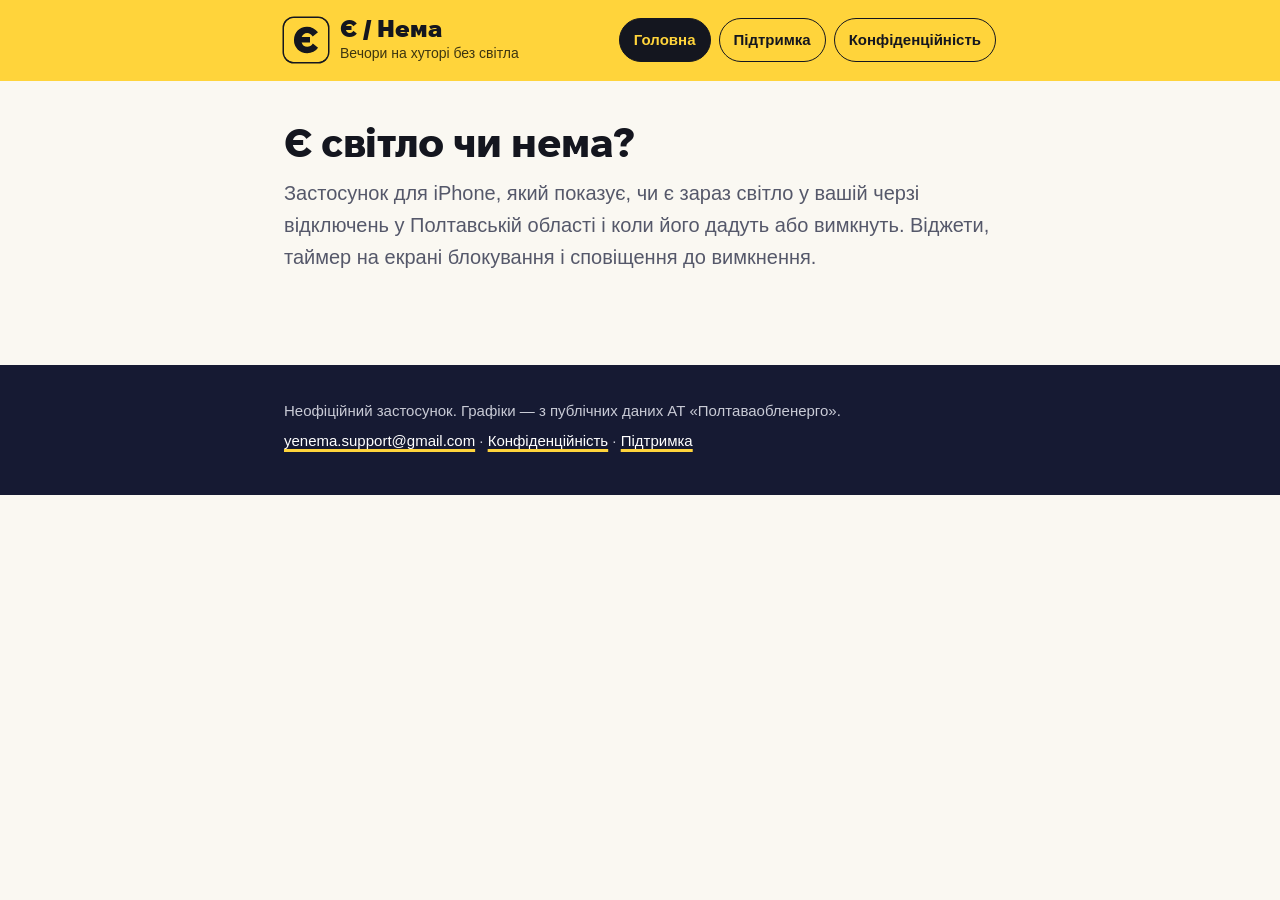
==== index.html @ 01de4a36 "Сайт «Є / Нема»: головна, підтримка, політика конфіденційності Co-Authored-By: Claude Opus 5.5 <nore" ====
<!doctype html>
<html lang="uk">
<head>
  <meta charset="utf-8">
  <meta name="viewport" content="width=device-width, initial-scale=1">
  <title>Є / Нема — Вечори на хуторі без світла</title>
  <link rel="icon" href="icon.svg">
  <link rel="stylesheet" href="style.css">
</head>
<body>
<header class="top">
  <div class="wrap">
    <a class="logo" href="./"><img src="icon.svg" alt="" width="44" height="44"><span><b>Є / Нема</b><small>Вечори на хуторі без світла</small></span></a>
    <nav><a href="./" aria-current="page">Головна</a><a href="support/">Підтримка</a><a href="privacy/">Конфіденційність</a></nav>
  </div>
</header>
<main>
  <header class="hero">
    <h1>Є світло чи нема?</h1>
    <p>Застосунок для iPhone, який показує, чи є зараз світло у вашій черзі відключень у Полтавській області і коли його дадуть або вимкнуть. Віджети, таймер на екрані блокування і сповіщення до вимкнення.</p>
  </header>
</main>
<footer class="site">
  <div class="wrap">
    <p>Неофіційний застосунок. Графіки — з публічних даних АТ «Полтаваобленерго».</p>
    <p><a href="mailto:yenema.support@gmail.com">yenema.support@gmail.com</a> · <a href="privacy/">Конфіденційність</a> · <a href="support/">Підтримка</a></p>
  </div>
</footer>
</body>
</html>
---- style.css ----
/* «Є / Нема» — кольори й шрифти бренду (.claude/skills/brand/references/visual.md) */
@font-face { font-family: "Fixel Display"; font-weight: 900; font-display: swap; src: url("fonts/FixelDisplay-Black.ttf") format("truetype"); }
@font-face { font-family: "Fixel Display"; font-weight: 800; font-display: swap; src: url("fonts/FixelDisplay-ExtraBold.ttf") format("truetype"); }

:root {
  --yellow: #FFD43B;
  --ink: #14161F;
  --night: #161A33;
  --paper: #FAF8F2;
  --muted: #55586A;
  --muted-on-yellow: #3D3510;
  --muted-on-dark: #C9CBD6;
  --line: #E4E0D4;

  --bg: var(--paper);
  --text: var(--ink);
  --text-muted: var(--muted);
  --card-bg: var(--ink);
  --card-text: #FFFFFF;
  --card-label: var(--yellow);
}
@media (prefers-color-scheme: dark) {
  :root {
    --bg: var(--night);
    --text: #FFFFFF;
    --text-muted: var(--muted-on-dark);
    --line: rgba(255,255,255,.14);
    --card-bg: var(--yellow);
    --card-text: var(--ink);
    --card-label: var(--ink);
  }
}

* { box-sizing: border-box; }
html { -webkit-text-size-adjust: 100%; }
body {
  margin: 0;
  background: var(--bg);
  color: var(--text);
  font: 17px/1.6 -apple-system, BlinkMacSystemFont, "SF Pro Text", "Segoe UI", Roboto, sans-serif;
}
.wrap, main { max-width: 760px; margin: 0 auto; padding-left: 24px; padding-right: 24px; }

/* Шапка: жовта, як стан «Є» */
.top { background: var(--yellow); color: var(--ink); }
.top .wrap { display: flex; flex-wrap: wrap; align-items: center; justify-content: space-between; gap: 12px 24px; padding-top: 16px; padding-bottom: 16px; }
.logo { display: flex; align-items: center; gap: 12px; color: var(--ink); text-decoration: none; }
.logo img { border-radius: 10px; box-shadow: 0 0 0 1.5px var(--ink); }
.logo b { display: block; font: 900 24px/1.1 "Fixel Display", sans-serif; }
.logo small { display: block; font-size: 14px; color: var(--muted-on-yellow); }
.top nav { display: flex; flex-wrap: wrap; gap: 8px; }
.top nav a {
  color: var(--ink); text-decoration: none; font-size: 15px; font-weight: 600;
  padding: 8px 14px; min-height: 44px; display: inline-flex; align-items: center;
  border: 1.5px solid var(--ink); border-radius: 999px;
}
.top nav a[aria-current="page"] { background: var(--ink); color: var(--yellow); }

main { padding-top: 40px; padding-bottom: 64px; }
main > header { margin-bottom: 28px; }
h1, h2 { font-family: "Fixel Display", -apple-system, sans-serif; font-weight: 800; letter-spacing: -.01em; }
h1 { font-size: 40px; line-height: 1.1; margin: 0 0 12px; }
h2 { font-size: 26px; line-height: 1.2; margin: 44px 0 10px; }
h3 { font-size: 18px; font-weight: 700; margin: 28px 0 6px; }
p, ul { margin: 10px 0; }
ul { padding-left: 22px; }
li { margin: 6px 0; }
a { color: inherit; text-decoration: underline; text-decoration-color: var(--yellow); text-decoration-thickness: 3px; text-underline-offset: 3px; }
a:hover { text-decoration-color: currentColor; }
.meta { color: var(--text-muted); font-size: 15px; font-variant-numeric: tabular-nums; }

/* «Коротко»: темна картка, як на екрані «Є» */
.note {
  background: var(--card-bg); color: var(--card-text);
  border-radius: 24px; padding: 20px 22px; margin: 24px 0;
}
.note strong { color: var(--card-label); }

.hero p { font-size: 20px; color: var(--text-muted); }
table { width: 100%; border-collapse: collapse; margin: 12px 0; font-size: 15px; }
th, td { text-align: left; vertical-align: top; padding: 8px 10px; border-bottom: 1px solid var(--line); }
.table-wrap { overflow-x: auto; }
hr { border: 0; border-top: 1px solid var(--line); margin: 56px 0; }

/* Підвал: нічний, як стан «Нема» */
.site { background: var(--night); color: #FFFFFF; }
@media (prefers-color-scheme: dark) { .site { background: #0F1124; } }
.site .wrap { padding-top: 28px; padding-bottom: 36px; font-size: 15px; }
.site p { margin: 6px 0; color: var(--muted-on-dark); }
.site a { color: #FFFFFF; }
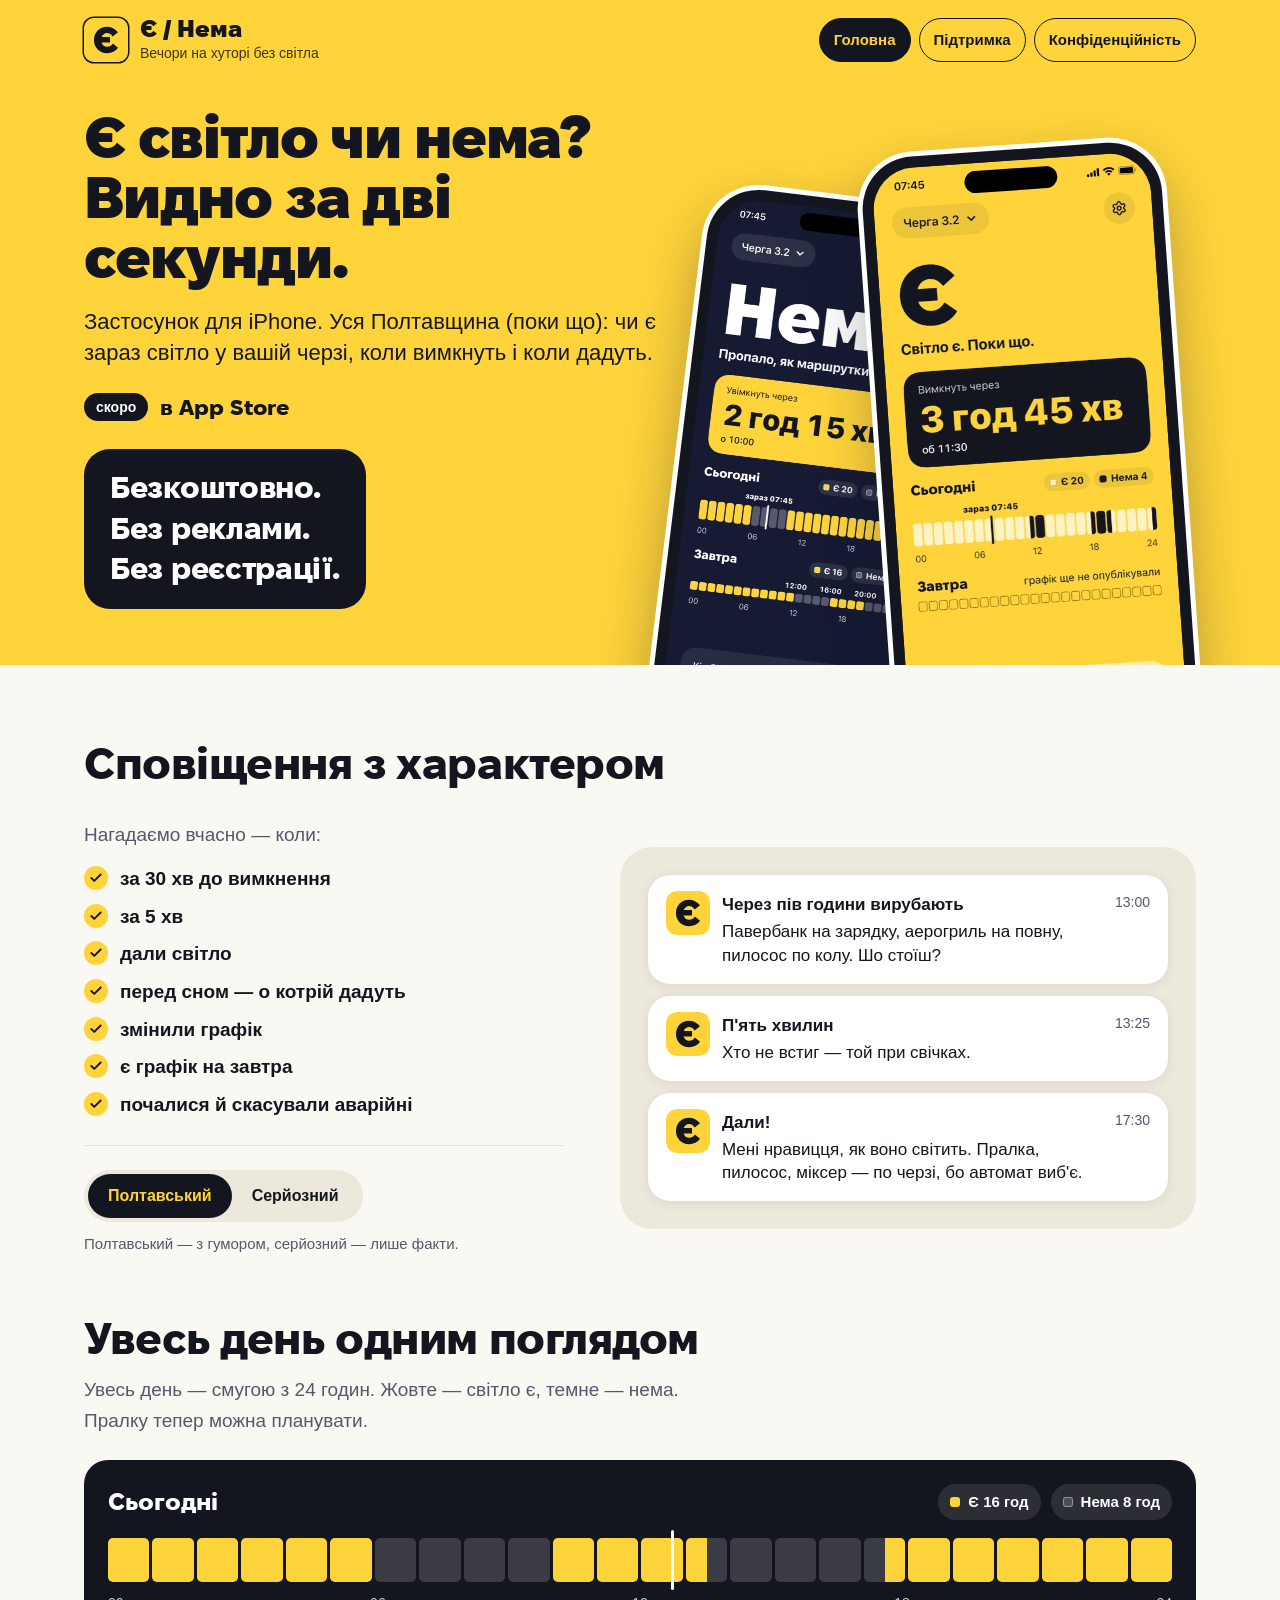
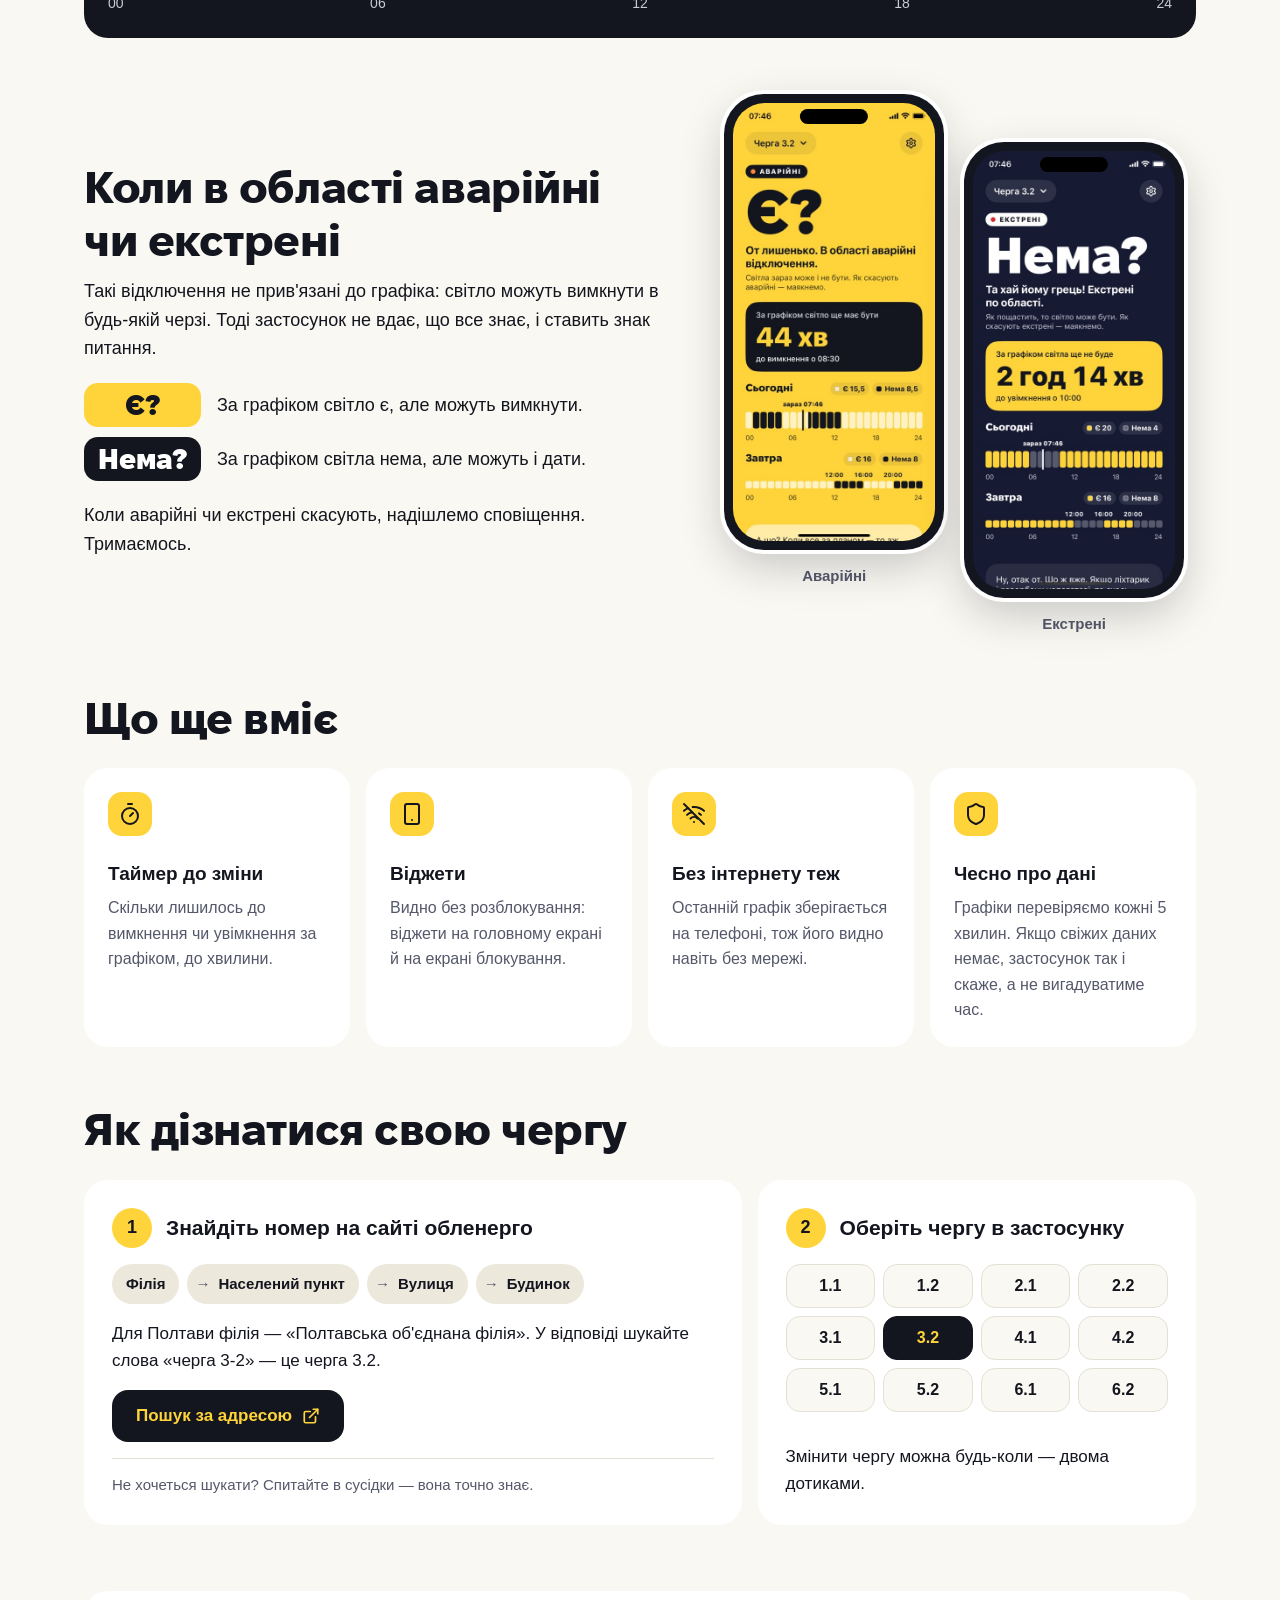
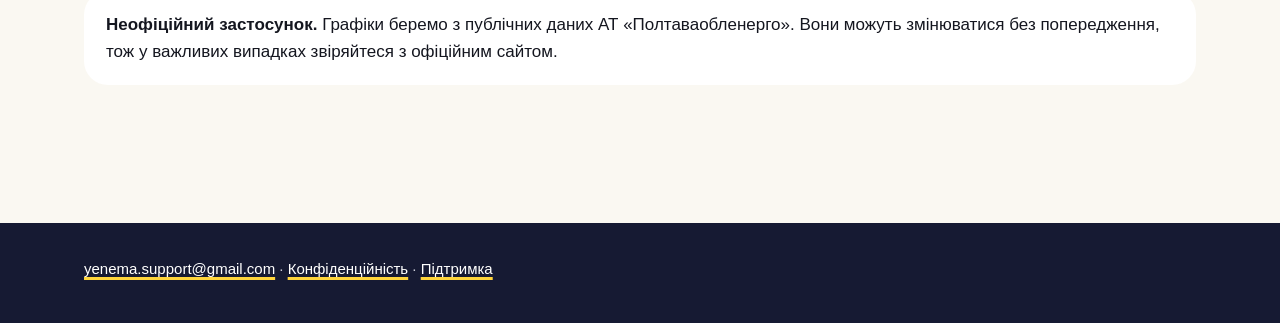
==== commit 0fb1f161: "Нова головна, оновлені підтримка й політика (з katerynivna/vechory#74) Co-Authored-By: Claude Opus 5" ====
--- a/index.html
+++ b/index.html
@@ -4,27 +4,175 @@
   <meta charset="utf-8">
   <meta name="viewport" content="width=device-width, initial-scale=1">
   <title>Є / Нема — Вечори на хуторі без світла</title>
+  <meta name="description" content="Застосунок для iPhone: чи є зараз світло у вашій черзі відключень на Полтавщині, коли вимкнуть і коли дадуть.">
+  <meta property="og:type" content="website">
+  <meta property="og:url" content="https://ye-nema.github.io/">
+  <meta property="og:title" content="Є / Нема — чи є світло у вашій черзі">
+  <meta property="og:description" content="Видно за дві секунди. Уся Полтавщина, черги 1.1–6.2. Віджети, таймер і сповіщення до вимкнення.">
+  <meta property="og:image" content="https://ye-nema.github.io/og.png">
+  <meta property="og:image:width" content="1200">
+  <meta property="og:image:height" content="630">
+  <meta property="og:image:alt" content="Є / Нема: жовте «Є» і темне «Нема»">
+  <meta property="og:locale" content="uk_UA">
+  <meta name="twitter:card" content="summary_large_image">
   <link rel="icon" href="icon.svg">
-  <link rel="stylesheet" href="style.css">
+  <link rel="stylesheet" href="style.css?v=2">
+  <link rel="stylesheet" href="landing.css?v=9">
 </head>
-<body>
+<body class="landing">
 <header class="top">
   <div class="wrap">
     <a class="logo" href="./"><img src="icon.svg" alt="" width="44" height="44"><span><b>Є / Нема</b><small>Вечори на хуторі без світла</small></span></a>
     <nav><a href="./" aria-current="page">Головна</a><a href="support/">Підтримка</a><a href="privacy/">Конфіденційність</a></nav>
   </div>
 </header>
-<main>
-  <header class="hero">
-    <h1>Є світло чи нема?</h1>
-    <p>Застосунок для iPhone, який показує, чи є зараз світло у вашій черзі відключень у Полтавській області і коли його дадуть або вимкнуть. Віджети, таймер на екрані блокування і сповіщення до вимкнення.</p>
-  </header>
+
+<section class="hero">
+  <div class="wrap">
+    <div class="hero-main">
+      <h1>Є світло чи нема?<br>Видно за дві секунди.</h1>
+      <p class="lead">Застосунок для iPhone. Уся Полтавщина (поки що): чи є зараз світло у вашій черзі, коли вимкнуть і коли дадуть.</p>
+      <!-- Коли застосунок вийде: замінити рядок нижче на
+           <a class="store-badge" href="https://apps.apple.com/ua/app/idXXXXXXXXXX"><img src="app-store-badge.svg" alt="Завантажити в App Store" width="177" height="60"></a> -->
+      <p class="soon"><span>скоро</span> в App Store</p>
+      <ul class="perks" aria-label="Умови">
+        <li>Безкоштовно.</li>
+        <li>Без реклами.</li>
+        <li>Без реєстрації.</li>
+      </ul>
+    </div>
+    <!-- Скриншоти з симулятора, збірка main. -->
+    <div class="phones" aria-hidden="true">
+      <div class="phone phone-back"><img src="shots/home-off.jpg?v=2" alt=""></div>
+      <div class="phone phone-front"><img src="shots/home-on.jpg?v=4" alt=""></div>
+    </div>
+  </div>
+</section>
+
+<main class="wide">
+  <section class="block tones">
+    <h2 class="tones-title">Сповіщення з характером</h2>
+    <div class="tones-text">
+      <p>Нагадаємо вчасно — коли:</p>
+      <ul class="push-pills">
+        <li>за 30 хв до вимкнення</li>
+        <li>за 5 хв</li>
+        <li>дали світло</li>
+        <li>перед сном — о котрій дадуть</li>
+        <li>змінили графік</li>
+        <li>є графік на завтра</li>
+        <li>почалися й скасували аварійні</li>
+      </ul>
+      <div class="tone-pick">
+      <div class="seg" aria-label="Тон сповіщень">
+        <button type="button" aria-pressed="true" data-tone="poltava">Полтавський</button>
+        <button type="button" aria-pressed="false" data-tone="serious">Серйозний</button>
+      </div>
+      <p class="seg-hint">Полтавський — з гумором, серйозний — лише факти.</p>
+      </div>
+    </div>
+    <div class="tones-demo">
+      <div class="pushes" data-tone="poltava" aria-live="polite">
+      <div class="push"><img src="icon.svg" alt=""><div><b><span class="p">Через пів години вирубають</span><span class="s">Відключення через 30 хв</span></b><p><span class="p">Павербанк на зарядку, аерогриль на повну, пилосос по колу. Шо стоїш?</span><span class="s">Черга 3.2, з 13:30 до 17:30.</span></p></div><time>13:00</time></div>
+      <div class="push"><img src="icon.svg" alt=""><div><b><span class="p">П'ять хвилин</span><span class="s">Відключення через 5 хв</span></b><p><span class="p">Хто не встиг — той при свічках.</span><span class="s">Черга 3.2.</span></p></div><time>13:25</time></div>
+      <div class="push"><img src="icon.svg" alt=""><div><b><span class="p">Дали!</span><span class="s">Світло мають увімкнути</span></b><p><span class="p">Мені нравицця, як воно світить. Пралка, пилосос, міксер — по черзі, бо автомат виб'є.</span><span class="s">Черга 3.2.</span></p></div><time>17:30</time></div>
+    </div>
+    </div>
+  </section>
+
+  <section class="block day">
+    <h2>Увесь день одним поглядом</h2>
+    <p>Увесь день — смугою з 24 годин. Жовте — світло є, темне — нема. Пралку тепер можна планувати.</p>
+    <div class="bar-card">
+      <div class="bar-head"><b>Сьогодні</b><span class="chip"><i class="dot dot-y"></i>Є 16 год</span><span class="chip"><i class="dot dot-n"></i>Нема 8 год</span></div>
+      <div class="bar" aria-hidden="true">
+        <i></i><i></i><i></i><i></i><i></i><i></i><i class="n"></i><i class="n"></i><i class="n"></i><i class="n"></i><i></i><i></i><i class="now"></i><i class="hn"></i><i class="n"></i><i class="n"></i><i class="n"></i><i class="nh"></i><i></i><i></i><i></i><i></i><i></i><i></i>
+      </div>
+      <div class="axis" aria-hidden="true"><span>00</span><span>06</span><span>12</span><span>18</span><span>24</span></div>
+    </div>
+  </section>
+
+  <section class="block emerg">
+    <div class="emerg-text">
+      <h2>Коли в області аварійні чи екстрені</h2>
+      <p>Такі відключення не прив'язані до графіка: світло можуть вимкнути в будь-якій черзі. Тоді застосунок не вдає, що все знає, і ставить знак питання.</p>
+      <dl class="emerg-list">
+        <dt>Є?</dt><dd>За графіком світло є, але можуть вимкнути.</dd>
+        <dt>Нема?</dt><dd>За графіком світла нема, але можуть і дати.</dd>
+      </dl>
+      <p>Коли аварійні чи екстрені скасують, надішлемо сповіщення. Тримаємось.</p>
+    </div>
+    <div class="emerg-phones" aria-hidden="true">
+      <figure><div class="phone"><img src="shots/emergency-on.jpg?v=3" alt=""></div><figcaption>Аварійні</figcaption></figure>
+      <figure><div class="phone"><img src="shots/extreme-off.jpg?v=2" alt=""></div><figcaption>Екстрені</figcaption></figure>
+    </div>
+  </section>
+
+  <section class="block">
+    <h2>Що ще вміє</h2>
+    <div class="features">
+      <article>
+        <svg class="ico" viewBox="0 0 24 24" aria-hidden="true"><line x1="10" x2="14" y1="2" y2="2"/><line x1="12" x2="15" y1="14" y2="11"/><circle cx="12" cy="14" r="8"/></svg>
+        <h3>Таймер до зміни</h3>
+        <p>Скільки лишилось до вимкнення чи увімкнення за графіком, до хвилини.</p>
+      </article>
+      <article>
+        <svg class="ico" viewBox="0 0 24 24" aria-hidden="true"><rect width="14" height="20" x="5" y="2" rx="2"/><path d="M12 18h.01"/></svg>
+        <h3>Віджети</h3>
+        <p>Видно без розблокування: віджети на головному екрані й на екрані блокування.</p>
+      </article>
+      <article>
+        <svg class="ico" viewBox="0 0 24 24" aria-hidden="true"><path d="M12 20h.01"/><path d="M8.5 16.429a5 5 0 0 1 7 0"/><path d="M5 12.859a10 10 0 0 1 5.17-2.69"/><path d="M19 12.859a10 10 0 0 0-2.007-1.523"/><path d="M2 8.82a15 15 0 0 1 4.177-2.643"/><path d="M22 8.82a15 15 0 0 0-11.288-3.764"/><path d="m2 2 20 20"/></svg>
+        <h3>Без інтернету теж</h3>
+        <p>Останній графік зберігається на телефоні, тож його видно навіть без мережі.</p>
+      </article>
+      <article>
+        <svg class="ico" viewBox="0 0 24 24" aria-hidden="true"><path d="M20 13c0 5-3.5 7.5-7.66 8.95a1 1 0 0 1-.67-.01C7.5 20.5 4 18 4 13V6a1 1 0 0 1 1-1c2 0 4.5-1.2 6.24-2.72a1.17 1.17 0 0 1 1.52 0C14.51 3.81 17 5 19 5a1 1 0 0 1 1 1z"/></svg>
+        <h3>Чесно про дані</h3>
+        <p>Графіки перевіряємо кожні 5 хвилин. Якщо свіжих даних немає, застосунок так і скаже, а не вигадуватиме час.</p>
+      </article>
+    </div>
+  </section>
+
+  <section class="block">
+    <h2>Як дізнатися свою чергу</h2>
+    <div class="find">
+      <article class="find-card find-main">
+        <h3><span class="num">1</span>Знайдіть номер на сайті обленерго</h3>
+        <ol class="path" aria-label="Що обрати в пошуку">
+          <li>Філія</li><li>Населений пункт</li><li>Вулиця</li><li>Будинок</li>
+        </ol>
+        <p>Для Полтави філія — «Полтавська об'єднана філія». У відповіді шукайте слова <span class="nw">«черга 3-2»</span> — це <span class="nw">черга 3.2</span>.</p>
+        <a class="btn btn-ink btn-ext" href="https://www.poe.pl.ua/disconnection/poshuk-vidkliuchennia-za-osobovym-rakhunkom/">Пошук за адресою<svg viewBox="0 0 24 24" aria-hidden="true"><path d="M15 3h6v6"/><path d="M10 14 21 3"/><path d="M18 13v6a2 2 0 0 1-2 2H5a2 2 0 0 1-2-2V8a2 2 0 0 1 2-2h6"/></svg></a>
+        <p class="aside">Не хочеться шукати? Спитайте в сусідки — вона точно знає.</p>
+      </article>
+      <article class="find-card find-app">
+        <h3><span class="num">2</span>Оберіть чергу в застосунку</h3>
+        <div class="qgrid" aria-hidden="true"><span>1.1</span><span>1.2</span><span>2.1</span><span>2.2</span><span>3.1</span><span class="on">3.2</span><span>4.1</span><span>4.2</span><span>5.1</span><span>5.2</span><span>6.1</span><span>6.2</span></div>
+        <p>Змінити чергу можна будь-коли — двома дотиками.</p>
+      </article>
+    </div>
+  </section>
+
+  <section class="block note-block">
+    <p><b>Неофіційний застосунок.</b> Графіки беремо з публічних даних АТ «Полтаваобленерго». Вони можуть змінюватися без попередження, тож у важливих випадках звіряйтеся з офіційним сайтом.</p>
+  </section>
 </main>
+
 <footer class="site">
   <div class="wrap">
-    <p>Неофіційний застосунок. Графіки — з публічних даних АТ «Полтаваобленерго».</p>
     <p><a href="mailto:yenema.support@gmail.com">yenema.support@gmail.com</a> · <a href="privacy/">Конфіденційність</a> · <a href="support/">Підтримка</a></p>
   </div>
 </footer>
+
+<script>
+  var buttons = document.querySelectorAll('.seg button');
+  buttons.forEach(function (b) {
+    b.addEventListener('click', function () {
+      buttons.forEach(function (x) { x.setAttribute('aria-pressed', x === b ? 'true' : 'false'); });
+      document.querySelector('.pushes').dataset.tone = b.dataset.tone;
+    });
+  });
+</script>
 </body>
 </html>
--- a/style.css
+++ b/style.css
@@ -88,3 +88,38 @@
 .site .wrap { padding-top: 28px; padding-bottom: 36px; font-size: 15px; }
 .site p { margin: 6px 0; color: var(--muted-on-dark); }
 .site a { color: #FFFFFF; }
+
+/* Телефон: компактна шапка — меню текстом в один рядок, без мото */
+@media (max-width: 720px) {
+  .top .wrap { padding-top: 10px; padding-bottom: 4px; gap: 0 16px; }
+  .logo small { display: none; }
+  .logo img { width: 36px; height: 36px; border-radius: 9px; }
+  .logo b { font-size: 22px; }
+  .top nav { gap: 0 18px; width: 100%; }
+  .top nav a { border: 0; padding: 0; min-height: 44px; border-radius: 0; font-size: 16px; text-decoration: underline; text-decoration-color: transparent; text-underline-offset: 6px; text-decoration-thickness: 2px; }
+  .top nav a[aria-current="page"] { background: none; color: var(--ink); text-decoration-color: var(--ink); }
+}
+
+/* Одна ширина на всіх сторінках: шапка, підвал і вміст вирівняні по одному краю */
+.wrap { max-width: 1160px; margin: 0 auto; padding-left: 24px; padding-right: 24px; }
+body:not(.landing) main { max-width: 1160px; }
+body:not(.landing) main > * { max-width: 760px; }
+body:not(.landing) main > section, body:not(.landing) main > hr { max-width: 760px; }
+
+/* Заголовок сторінки — жовта смуга, як перший екран головної */
+.page-hero { background: var(--yellow); color: var(--ink); padding: 24px 0 40px; }
+.page-hero h1 { font: 900 clamp(36px, 5vw, 60px)/1.05 "Fixel Display", -apple-system, sans-serif; letter-spacing: -.02em; margin: 0 0 12px; }
+.page-hero .meta { color: var(--muted-on-yellow); font-size: 17px; max-width: 760px; margin: 0; }
+.page-hero .meta a { color: var(--ink); text-decoration-color: var(--ink); }
+.page-hero .note { max-width: 760px; margin: 20px 0 0; }
+@media (prefers-color-scheme: dark) { .page-hero .note { background: var(--ink); color: #FFFFFF; } .page-hero .note strong { color: var(--yellow); } }
+
+/* Підтримка й політика: менший відступ між жовтою смугою і першим блоком */
+body:not(.landing) main { padding-top: 28px; }
+body:not(.landing) main > :first-child { margin-top: 0; }
+@media (max-width: 720px) { body:not(.landing) main { padding-top: 20px; } .page-hero { padding-bottom: 28px; } }
+
+/* Підтримка й політика: текстова колонка 760 px по центру сторінки (варіант Б) */
+body:not(.landing) main { max-width: 808px; }
+body:not(.landing) main > * { max-width: none; }
+.page-hero .wrap > * { max-width: 760px; margin-left: auto; margin-right: auto; }
--- a/landing.css
+++ b/landing.css
@@ -0,0 +1,218 @@
+/* Головна сторінка «Є / Нема». Базові кольори й шрифти — у style.css. */
+
+.landing .wrap { max-width: 1160px; }
+.landing main.wide { max-width: 1160px; padding-top: 24px; }
+
+/* ---------- Перший екран: текст ліворуч, телефони праворуч ---------- */
+.hero { background: var(--yellow); color: var(--ink); padding: 24px 0 0; overflow: hidden; }
+.hero .wrap { display: grid; grid-template-columns: minmax(0, 6fr) minmax(0, 5fr); gap: 32px 40px; align-items: end; }
+.hero-main { padding-bottom: 56px; }
+.hero h1 { font: 900 clamp(38px, 4.6vw, 66px)/1.02 "Fixel Display", -apple-system, sans-serif; letter-spacing: -.02em; margin: 0 0 18px; }
+.hero .lead { font-size: clamp(18px, 2vw, 22px); line-height: 1.45; max-width: 640px; margin: 0 0 24px; color: var(--ink); }
+
+.btn { display: inline-flex; align-items: center; min-height: 52px; padding: 0 24px; border-radius: 16px; font-size: 17px; font-weight: 700; text-decoration: none; }
+.btn-ink { background: var(--ink); color: var(--yellow); }
+.btn-store { gap: 10px; min-height: 56px; font-size: 18px; }
+.btn-store svg, .btn-ext svg { fill: none; stroke: currentColor; stroke-width: 2.25; stroke-linecap: round; stroke-linejoin: round; }
+.btn-store svg { width: 22px; height: 22px; }
+.btn-store:hover { background: #000000; }
+
+/* Безкоштовно / без реклами / без реєстрації — темна картка */
+.perks {
+  list-style: none; margin: 28px 0 0; padding: 22px 26px; border-radius: 26px; display: block; width: fit-content;
+  background: var(--ink); color: #FFFFFF;
+  font: 800 clamp(24px, 2.4vw, 30px)/1.15 "Fixel Display", -apple-system, sans-serif; letter-spacing: -.01em;
+}
+.perks li { margin: 0; }
+.perks li + li { margin-top: 6px; }
+
+/* Телефони: рамка iPhone, Dynamic Island, білий контур */
+.phones { position: relative; height: 560px; display: flex; justify-content: center; align-items: flex-start; padding-top: 8px; }
+.phone {
+  position: relative; flex: none;
+  background: var(--ink); padding: 11px; border-radius: 52px;
+  box-shadow: 0 0 0 5px #FFFFFF, 0 24px 60px rgba(20,22,31,.35);
+}
+.phone img { display: block; width: 100%; height: auto; aspect-ratio: 1170 / 2532; border-radius: 42px; }
+.phone::before {
+  content: ""; position: absolute; z-index: 1; left: 50%; transform: translateX(-50%);
+  top: 3.1%; width: 31%; height: 3.4%; border-radius: 999px; background: #000000;
+}
+.phone-front { width: 300px; transform: rotate(-4deg) translateY(36px); z-index: 2; }
+.phone-back { width: 262px; transform: rotate(7deg) translate(-36px, 90px); margin-right: -110px; }
+
+/* ---------- Основний вміст ---------- */
+.block { padding: 48px 0 8px; }
+.block h2 { font-size: clamp(30px, 4vw, 44px); margin: 0 0 10px; }
+.block > p, .tones-text > p { font-size: 19px; color: var(--text-muted); max-width: 640px; }
+
+/* Сповіщення */
+.tones { display: grid; grid-template-columns: minmax(0, 5fr) minmax(0, 6fr); gap: 32px 56px; align-items: center; }
+.push-list { margin: 12px 0 4px; padding-left: 0; list-style: none; display: grid; gap: 6px; font-size: 18px; }
+.push-list li { margin: 0; padding-left: 26px; position: relative; }
+.push-list li::before { content: ""; position: absolute; left: 4px; top: .55em; width: 10px; height: 10px; border-radius: 3px; background: var(--yellow); box-shadow: inset 0 0 0 1.5px var(--ink); }
+.seg { display: inline-flex; background: var(--seg-bg); border-radius: 999px; padding: 4px; margin: 12px 0 0; }
+.seg button { font: 600 16px/1 -apple-system, BlinkMacSystemFont, sans-serif; color: var(--text); background: none; border: 0; min-height: 44px; padding: 0 20px; border-radius: 999px; cursor: pointer; }
+.seg button[aria-pressed="true"] { background: var(--ink); color: var(--yellow); }
+.pushes { display: grid; gap: 12px; padding: 28px; border-radius: 32px; background: var(--pushes-bg); }
+.push { display: grid; grid-template-columns: 44px 1fr auto; gap: 12px; align-items: start; background: var(--push-bg); border-radius: 22px; padding: 16px 18px; box-shadow: 0 2px 12px rgba(20,22,31,.08); }
+.push img { width: 44px; height: 44px; border-radius: 11px; }
+.push b { display: block; font-size: 17px; }
+.push p { margin: 2px 0 0; font-size: 17px; line-height: 1.4; }
+.push time { font-size: 14px; color: var(--text-muted); font-variant-numeric: tabular-nums; }
+.pushes[data-tone="poltava"] .s, .pushes[data-tone="serious"] .p { display: none; }
+
+/* Смуга графіка, як у застосунку */
+.bar-card { background: var(--ink); color: #FFFFFF; border-radius: 24px; padding: 24px; margin-top: 24px; }
+.bar-head { display: flex; flex-wrap: wrap; align-items: center; gap: 8px 10px; margin-bottom: 18px; }
+.bar-head b { font: 800 24px/1 "Fixel Display", sans-serif; margin-right: auto; }
+.chip { display: inline-flex; align-items: center; gap: 8px; padding: 6px 12px; border-radius: 999px; background: rgba(255,255,255,.1); font-size: 15px; font-weight: 600; font-variant-numeric: tabular-nums; }
+.dot { width: 10px; height: 10px; border-radius: 3px; display: inline-block; }
+.dot-y { background: var(--yellow); }
+.dot-n { background: rgba(255,255,255,.16); box-shadow: inset 0 0 0 1px rgba(255,255,255,.4); }
+.bar { display: grid; grid-template-columns: repeat(24, 1fr); gap: 3px; }
+.bar i { height: 44px; border-radius: 5px; background: var(--yellow); position: relative; }
+.bar i.n { background: rgba(255,255,255,.16); }
+.bar i.hn { background: linear-gradient(to right, var(--yellow) 50%, rgba(255,255,255,.16) 50%); }
+.bar i.nh { background: linear-gradient(to right, rgba(255,255,255,.16) 50%, var(--yellow) 50%); }
+.bar i.now::after { content: ""; position: absolute; left: 70%; top: -8px; bottom: -8px; width: 3px; border-radius: 2px; background: #FFFFFF; }
+.axis { display: flex; justify-content: space-between; margin-top: 10px; font-size: 14px; color: var(--muted-on-dark); font-variant-numeric: tabular-nums; }
+
+/* Коли в області аварійні */
+.emerg { display: grid; grid-template-columns: minmax(0, 6fr) minmax(0, 5fr); gap: 32px 48px; align-items: center; }
+.emerg-list { display: grid; grid-template-columns: auto 1fr; gap: 10px 16px; margin: 20px 0; align-items: center; }
+.emerg-list dt { font: 900 28px/1 "Fixel Display", -apple-system, sans-serif; padding: 8px 14px; border-radius: 14px; background: var(--ink); color: #FFFFFF; text-align: center; min-width: 96px; }
+.emerg-list dt:first-of-type { background: var(--yellow); color: var(--ink); }
+.emerg-list dd { margin: 0; font-size: 18px; }
+.emerg-text > p { font-size: 18px; }
+.emerg-phones { display: flex; justify-content: center; gap: 20px; }
+.emerg-phones .phone { width: 220px; transform: none; padding: 9px; border-radius: 40px; box-shadow: 0 0 0 4px #FFFFFF, 0 16px 44px rgba(20,22,31,.22); }
+.emerg-phones .phone img { border-radius: 32px; }
+.emerg-phones figure { margin: 0; display: grid; justify-items: center; gap: 14px; }
+.emerg-phones figure:nth-child(2) { margin-top: 48px; }
+.emerg-phones figcaption { font-size: 15px; font-weight: 700; color: var(--text-muted); }
+
+/* Що ще вміє: 4 в ряд, 2×2, 1 */
+.features { display: grid; grid-template-columns: repeat(4, 1fr); gap: 16px; margin-top: 24px; }
+.features article { background: var(--feature-bg); border-radius: 24px; padding: 24px; }
+.features h3 { margin: 14px 0 6px; font-size: 19px; }
+.features p { margin: 0; color: var(--text-muted); font-size: 16px; }
+.ico { width: 44px; height: 44px; padding: 10px; border-radius: 14px; background: var(--yellow); fill: none; stroke: var(--ink); stroke-width: 2; stroke-linecap: round; stroke-linejoin: round; }
+
+/* Як дізнатися свою чергу: два кроки, картки різної ширини */
+.find { display: grid; grid-template-columns: minmax(0, 3fr) minmax(0, 2fr); gap: 16px; margin-top: 24px; }
+.find-card { background: var(--feature-bg); border-radius: 24px; padding: 28px; display: flex; flex-direction: column; gap: 16px; }
+.find-card h3 { display: flex; align-items: center; gap: 14px; margin: 0; font-size: 21px; line-height: 1.25; }
+.find-card p { margin: 0; font-size: 17px; }
+.num { flex: none; width: 40px; height: 40px; border-radius: 999px; background: var(--yellow); color: var(--ink); display: grid; place-items: center; font-weight: 800; font-size: 18px; }
+.nw { white-space: nowrap; }
+.path { list-style: none; margin: 0; padding: 0; display: flex; flex-wrap: wrap; align-items: center; gap: 8px; }
+.path li { margin: 0; padding: 8px 14px; border-radius: 999px; background: var(--seg-bg); font-size: 15px; font-weight: 600; display: inline-flex; align-items: center; }
+.path li + li { padding-left: 10px; }
+.path li + li::before { content: "→"; margin-right: 8px; margin-left: -2px; color: var(--text-muted); font-weight: 400; }
+.btn-ext { align-self: flex-start; gap: 10px; }
+.btn-ext svg { width: 18px; height: 18px; }
+.find-card .aside { font-size: 15px; color: var(--text-muted); border-top: 1px solid var(--line); padding-top: 14px; margin-top: auto; }
+.qgrid { display: grid; grid-template-columns: repeat(4, 1fr); gap: 8px; }
+.qgrid span { min-height: 44px; display: grid; place-items: center; border-radius: 14px; border: 1.5px solid var(--line); background: var(--bg); font-weight: 800; font-size: 16px; font-variant-numeric: tabular-nums; }
+.qgrid span.on { background: var(--ink); color: var(--yellow); border-color: var(--ink); }
+.find-app p { margin-top: auto; }
+
+.note-block { padding-bottom: 64px; }
+.note-block p { background: var(--feature-bg); border-radius: 24px; padding: 20px 22px; color: var(--text); font-size: 17px; max-width: none; }
+
+/* ---------- Кольори карток, темна тема ---------- */
+:root { --feature-bg: #FFFFFF; --push-bg: #FFFFFF; --pushes-bg: #ECE8DC; --seg-bg: #ECE8DC; }
+@media (prefers-color-scheme: dark) {
+  :root { --feature-bg: rgba(255,255,255,.06); --push-bg: rgba(255,255,255,.1); --pushes-bg: rgba(255,255,255,.04); --seg-bg: rgba(255,255,255,.1); }
+  .bar-card { background: #0F1124; }
+  .seg button[aria-pressed="true"] { background: var(--yellow); color: var(--ink); }
+  .qgrid span { background: transparent; }
+  .qgrid span.on { background: var(--yellow); color: var(--ink); border-color: var(--yellow); }
+  .emerg-list dt:not(:first-of-type) { background: rgba(255,255,255,.12); }
+  main .btn-ink { background: #FFFFFF; color: var(--ink); }
+  main .btn-ink:hover { background: var(--muted-on-dark); }
+}
+
+/* ---------- Адаптивність ---------- */
+@media (max-width: 1000px) {
+  .features { grid-template-columns: repeat(2, 1fr); }
+  .tones, .emerg { grid-template-columns: 1fr; }
+  .pushes { max-width: 620px; }
+  .phones { height: 480px; }
+  .phone-front { width: 250px; }
+  .phone-back { width: 220px; margin-right: -100px; }
+}
+@media (max-width: 760px) {
+  .steps, .find { grid-template-columns: 1fr; }
+  .btn-ext, .btn-store { align-self: stretch; justify-content: center; }
+}
+@media (max-width: 720px) {
+  .hero { padding-top: 8px; }
+  .hero .wrap { grid-template-columns: 1fr; gap: 8px; }
+  .hero-main { padding-bottom: 8px; }
+  .hero .lead { font-size: 17px; margin-bottom: 18px; }
+  .btn-store { display: flex; }
+  .perks { margin-top: 18px; padding: 16px 20px; border-radius: 22px; font-size: 22px; width: auto; }
+  .phones { height: 300px; }
+  .phone { padding: 8px; border-radius: 38px; box-shadow: 0 0 0 4px #FFFFFF, 0 16px 40px rgba(20,22,31,.3); }
+  .phone img { border-radius: 30px; }
+  .phone-front { width: 176px; transform: rotate(-4deg) translateY(20px); }
+  .phone-back { width: 156px; transform: rotate(7deg) translate(-16px, 56px); margin-right: -70px; }
+  .pushes { padding: 12px; border-radius: 28px; }
+  .bar { gap: 2px; }
+  .bar i { height: 32px; border-radius: 4px; }
+  .emerg-phones { gap: 12px; }
+  .emerg-phones .phone { width: 150px; padding: 6px; border-radius: 28px; box-shadow: 0 0 0 3px #FFFFFF, 0 10px 28px rgba(20,22,31,.22); }
+  .emerg-phones .phone img { border-radius: 22px; }
+  .emerg-phones figure:nth-child(2) { margin-top: 28px; }
+  .emerg-list dt { font-size: 22px; min-width: 76px; }
+}
+@media (max-width: 560px) {
+  .features { grid-template-columns: 1fr; }
+}
+
+/* Сповіщення: пігулки ліворуч, перемикач над пушами праворуч */
+.push-pills { list-style: none; padding: 0; margin: 14px 0 0; display: flex; flex-wrap: wrap; gap: 8px; }
+.push-pills li { margin: 0; padding: 9px 14px; border-radius: 999px; background: var(--feature-bg); border: 1.5px solid var(--line); font-size: 16px; font-weight: 600; }
+.tones-demo { display: grid; gap: 10px; }
+.tones-demo .seg { margin: 0; justify-self: start; }
+.seg-hint { margin: 0 0 4px; font-size: 15px; color: var(--text-muted); }
+@media (max-width: 720px) { .push-pills { gap: 6px; } .push-pills li { font-size: 15px; padding: 7px 12px; } }
+
+/* Телефони в блоці аварійних не розтягуються на висоту сусіда */
+.emerg-phones { align-items: flex-start; }
+.emerg-phones figure { align-content: start; }
+.phone { align-self: start; }
+
+/* Офіційний бейдж App Store: без змін, вільне місце навколо — ¼ висоти */
+.store-badge { display: inline-block; margin: 4px 0; padding: 0; line-height: 0; }
+.store-badge img { display: block; height: 60px; width: auto; }
+@media (max-width: 720px) { .store-badge img { height: 54px; } }
+
+/* Сповіщення: заголовок на всю ширину, колонки від верху, мітки замість «кнопок» */
+.tones { align-items: start; row-gap: 20px; }
+.tones-title { grid-column: 1 / -1; margin: 0; }
+.tones-text > p { margin-top: 0; }
+.push-pills { flex-direction: column; flex-wrap: nowrap; gap: 12px; margin-top: 16px; }
+.push-pills li {
+  background: none; border: 0; padding: 0 0 0 36px; position: relative;
+  font-size: 19px; font-weight: 600; line-height: 1.35;
+}
+.push-pills li::before {
+  content: ""; position: absolute; left: 0; top: 0; width: 24px; height: 24px; border-radius: 999px;
+  background: var(--yellow) url("data:image/svg+xml,%3Csvg xmlns='http://www.w3.org/2000/svg' viewBox='0 0 24 24' fill='none' stroke='%2314161F' stroke-width='3.2' stroke-linecap='round' stroke-linejoin='round'%3E%3Cpath d='M20 6 9 17l-5-5'/%3E%3C/svg%3E") center / 14px no-repeat;
+}
+@media (max-width: 720px) { .push-pills li { font-size: 17px; padding: 0 0 0 34px; } }
+
+/* Сповіщення: керування (список + тон) ліворуч, пуші праворуч по центру */
+.tones { align-items: center; }
+.tones-title { align-self: start; }
+.tone-pick { margin-top: 28px; padding-top: 24px; border-top: 1px solid var(--line); display: grid; gap: 10px; }
+.tone-pick .seg { margin: 0; justify-self: start; }
+.tone-pick .seg-hint { margin: 0; }
+.tones-demo { gap: 0; }
+
+/* «Скоро в App Store», поки застосунок не вийшов */
+.hero .soon { display: flex; width: fit-content; align-items: center; gap: 12px; margin: 0; font: 800 22px/1 "Fixel Display", -apple-system, sans-serif; color: var(--ink); }
+.hero .soon span { font: 700 14px/1 -apple-system, BlinkMacSystemFont, sans-serif; background: var(--ink); color: #FFFFFF; padding: 7px 12px; border-radius: 999px; }
